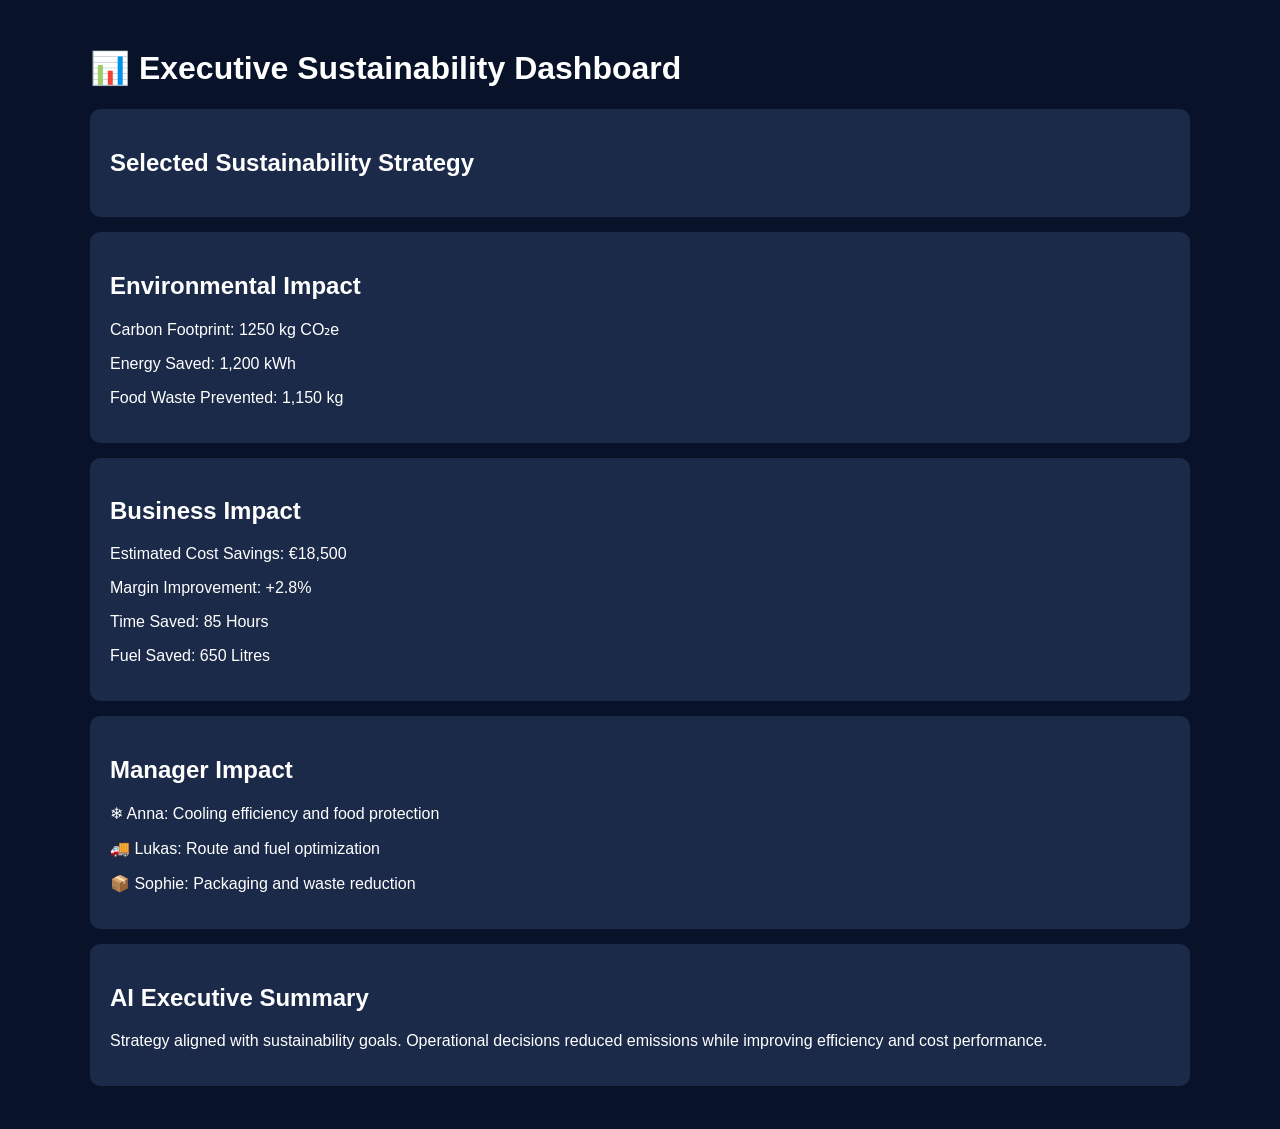
==== dashboard.html @ ae7346e6 "Add files via upload EcoWholesale_Final_Hackathon" ====
<!DOCTYPE html><html><head><meta charset="utf-8"><title>Dashboard</title><link rel="stylesheet" href="style.css"></head>
<body><div class="wrap">
<h1>📊 Executive Sustainability Dashboard</h1>

<div class="card">
<h2>Selected Sustainability Strategy</h2>
<ul id="goals"></ul>
</div>

<div class="card">
<h2>Environmental Impact</h2>
<p>Carbon Footprint: <span id="carbon"></span> kg CO₂e</p>
<p>Energy Saved: 1,200 kWh</p>
<p>Food Waste Prevented: 1,150 kg</p>
</div>

<div class="card">
<h2>Business Impact</h2>
<p>Estimated Cost Savings: €18,500</p>
<p>Margin Improvement: +2.8%</p>
<p>Time Saved: 85 Hours</p>
<p>Fuel Saved: 650 Litres</p>
</div>

<div class="card">
<h2>Manager Impact</h2>
<p>❄ Anna: Cooling efficiency and food protection</p>
<p>🚚 Lukas: Route and fuel optimization</p>
<p>📦 Sophie: Packaging and waste reduction</p>
</div>

<div class="card">
<h2>AI Executive Summary</h2>
<p>Strategy aligned with sustainability goals. Operational decisions reduced emissions while improving efficiency and cost performance.</p>
</div>
</div>
<script>
document.getElementById('carbon').innerText=localStorage.getItem('carbon')||1250;
const goals=JSON.parse(localStorage.getItem('goals')||'[]');
document.getElementById('goals').innerHTML=goals.map(g=>'<li>✓ '+g+'</li>').join('');
</script>
</body></html>
---- style.css ----
body{font-family:Arial;background:#081229;color:white} .wrap{max-width:1100px;margin:auto;padding:20px}.card{background:#1b2a49;padding:20px;border-radius:10px;margin:15px 0} button{margin:5px;padding:10px;border-radius:8px;border:none}
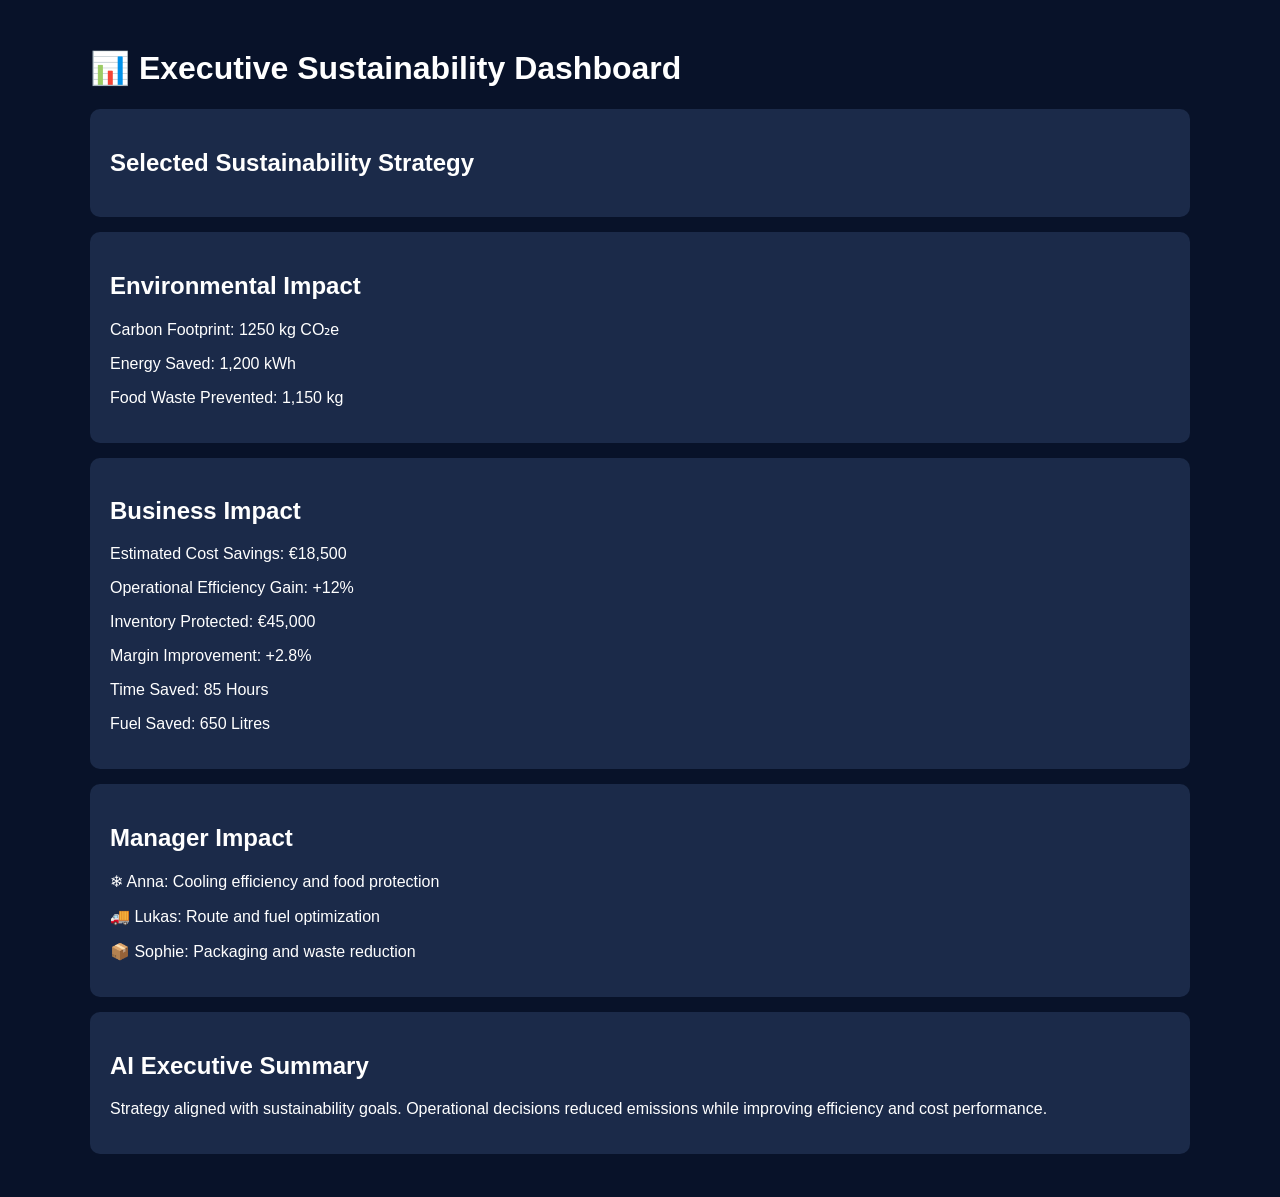
==== commit 3888d09b: "Add files via upload EcoWholesale_Dashboard_Enhanced" ====
--- a/dashboard.html
+++ b/dashboard.html
@@ -17,7 +17,7 @@
 
 <div class="card">
 <h2>Business Impact</h2>
-<p>Estimated Cost Savings: €18,500</p>
+<p>Estimated Cost Savings: €18,500</p><p>Operational Efficiency Gain: +12%</p><p>Inventory Protected: €45,000</p>
 <p>Margin Improvement: +2.8%</p>
 <p>Time Saved: 85 Hours</p>
 <p>Fuel Saved: 650 Litres</p>
